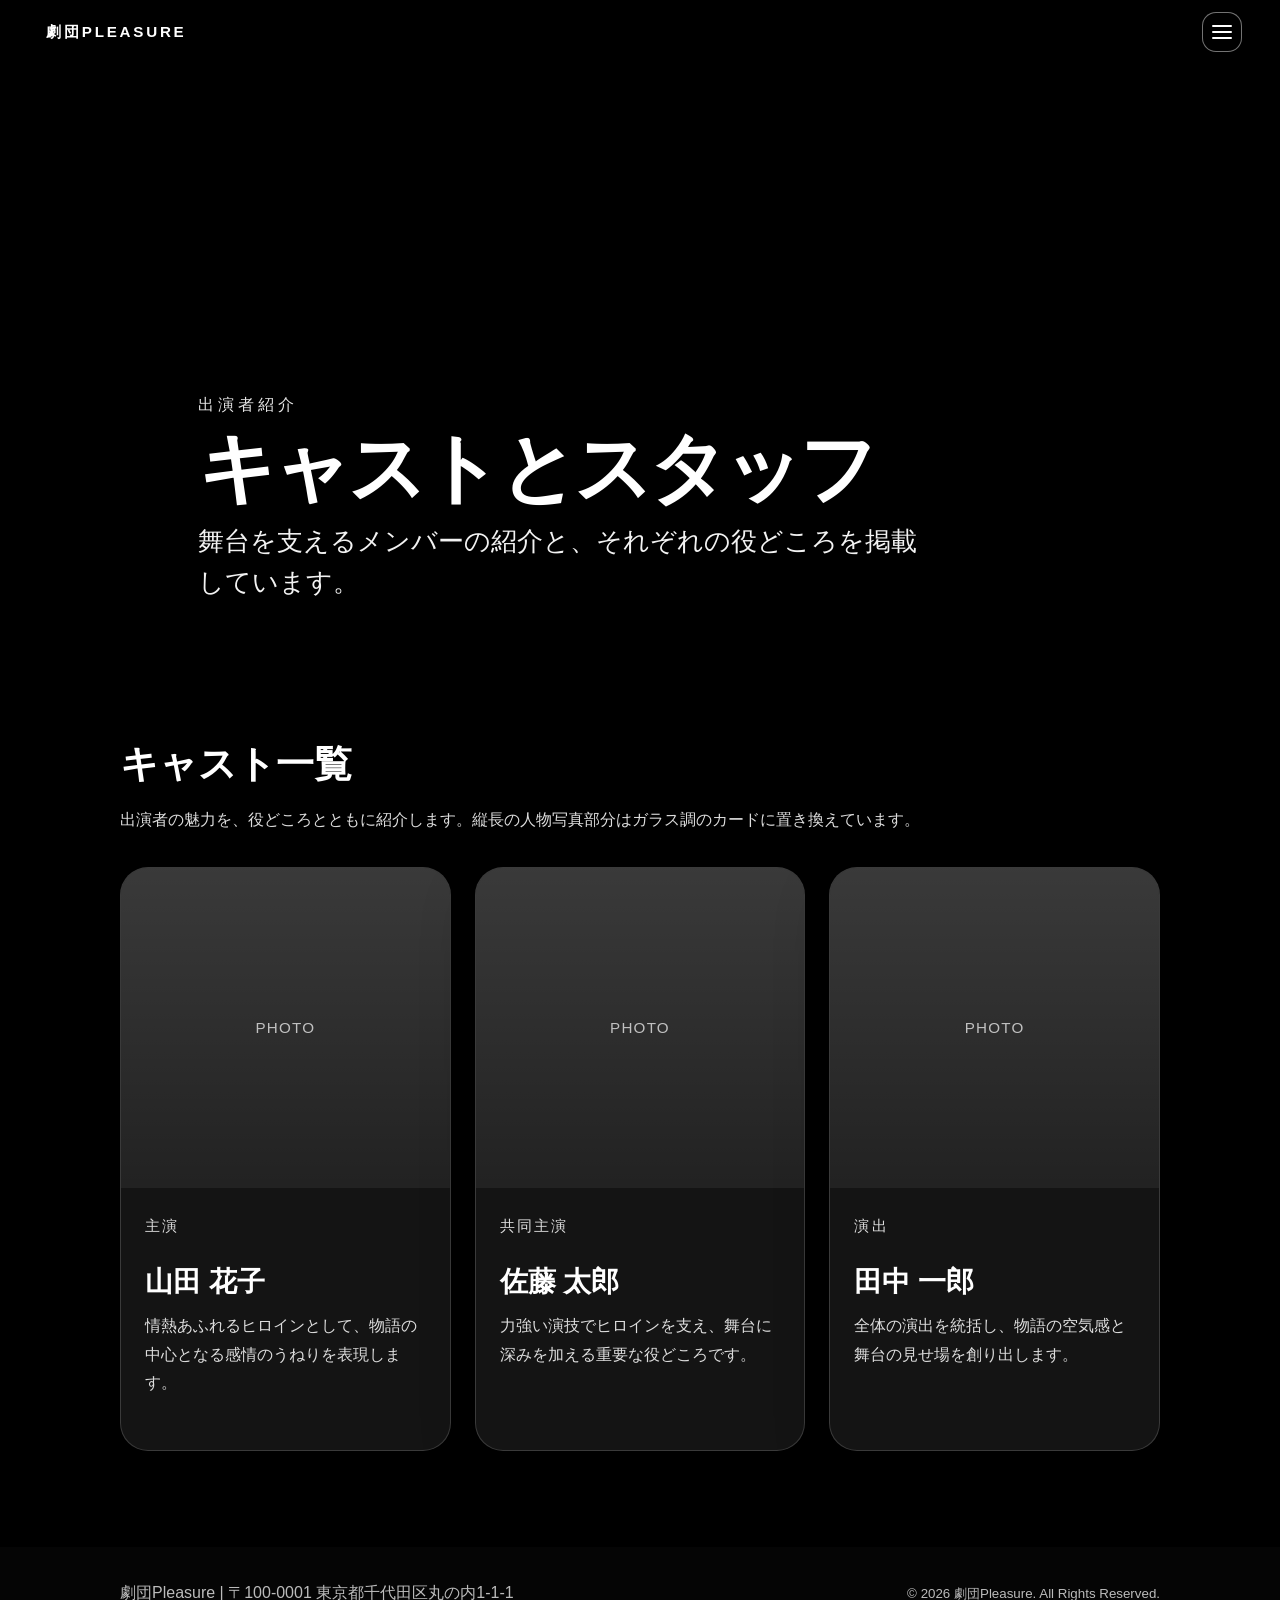
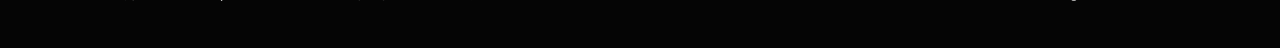
==== cast.html @ 7411cb07 "Add files via upload" ====
<!DOCTYPE html>
<html lang="ja">

<head>
    <meta charset="UTF-8">
    <meta name="viewport" content="width=device-width, initial-scale=1.0">
    <title>出演者紹介 - 劇団Pleasure</title>
    <link rel="stylesheet" href="styles.css">
</head>

<body>
    <header class="navbar">
        <a href="index.html" class="navbar__logo">劇団Pleasure</a>
        <button class="navbar__toggle" type="button" aria-expanded="false" aria-controls="main-menu">
            <span aria-hidden="true"></span>
        </button>
    </header>
    <div class="navbar__backdrop" data-navbar-backdrop></div>
    <nav class="navbar__menu" id="main-menu" aria-hidden="true">
        <ul>
            <li><a href="index.html">ホーム</a></li>
            <li><a href="news.html">お知らせ</a></li>
            <li><a href="schedule.html">公演スケジュール</a></li>
            <li><a href="ticket.html">チケット</a></li>
            <li><a href="cast.html">出演者紹介</a></li>
            <li><a href="contact.html">お問い合わせ</a></li>
        </ul>
    </nav>

    <section class="hero">
        <div class="hero__slide active" style="background-image:url('https://images.unsplash.com/photo-1490481651871-ab68de25d43d?auto=format&fit=crop&w=1600&q=80');"></div>
        <div class="hero__overlay"></div>
        <div class="hero__content">
            <p class="hero__eyebrow">出演者紹介</p>
            <h1 class="hero__title">キャストとスタッフ</h1>
            <p class="hero__subtitle">舞台を支えるメンバーの紹介と、それぞれの役どころを掲載しています。</p>
        </div>
    </section>

    <main class="content-block">
        <div class="container">
            <h2>キャスト一覧</h2>
            <p>出演者の魅力を、役どころとともに紹介します。縦長の人物写真部分はガラス調のカードに置き換えています。</p>
            <div class="cast-grid">
                <article class="cast-card">
                    <div class="cast-card__photo">Photo</div>
                    <div class="cast-card__body">
                        <p class="cast-card__role">主演</p>
                        <h3 class="cast-card__name">山田 花子</h3>
                        <p class="cast-card__description">情熱あふれるヒロインとして、物語の中心となる感情のうねりを表現します。</p>
                    </div>
                </article>
                <article class="cast-card">
                    <div class="cast-card__photo">Photo</div>
                    <div class="cast-card__body">
                        <p class="cast-card__role">共同主演</p>
                        <h3 class="cast-card__name">佐藤 太郎</h3>
                        <p class="cast-card__description">力強い演技でヒロインを支え、舞台に深みを加える重要な役どころです。</p>
                    </div>
                </article>
                <article class="cast-card">
                    <div class="cast-card__photo">Photo</div>
                    <div class="cast-card__body">
                        <p class="cast-card__role">演出</p>
                        <h3 class="cast-card__name">田中 一郎</h3>
                        <p class="cast-card__description">全体の演出を統括し、物語の空気感と舞台の見せ場を創り出します。</p>
                    </div>
                </article>
            </div>
        </div>
    </main>

    <footer class="site-footer">
        <div class="container footer-inner">
            <p>劇団Pleasure | 〒100-0001 東京都千代田区丸の内1-1-1</p>
            <small>&copy; 2026 劇団Pleasure. All Rights Reserved.</small>
        </div>
    </footer>
    <script src="scripts.js"></script>
</body>
</html>
---- styles.css ----
﻿* {
    box-sizing: border-box;
}

html {
    scroll-behavior: smooth;
}

body {
    margin: 0;
    font-family: "Yu Gothic", "Hiragino Kaku Gothic ProN", Meiryo, sans-serif;
    color: #fff;
    background: #000;
}

.container {
    width: min(1040px, calc(100% - 4rem));
    margin: 0 auto;
}

.navbar {
    position: fixed;
    top: 0;
    left: 0;
    width: 100%;
    z-index: 6;
    display: flex;
    align-items: center;
    justify-content: space-between;
    padding: 0.75rem 3vw;
    box-sizing: border-box;
    backdrop-filter: blur(10px);
}

.navbar__logo {
    color: #fff;
    text-decoration: none;
    font-weight: 700;
    letter-spacing: 0.18em;
    text-transform: uppercase;
    font-size: 0.95rem;
    padding: 0.15rem 0.5rem;
}

.navbar__toggle {
    position: relative;
    z-index: 7;
    width: 40px;
    height: 40px;
    border-radius: 14px;
    border: 1px solid rgba(255, 255, 255, 0.45);
    background: rgba(0, 0, 0, 0.4);
    color: #fff;
    display: inline-flex;
    align-items: center;
    justify-content: center;
    cursor: pointer;
    padding: 0;
}

.navbar__toggle span,
.navbar__toggle span::before,
.navbar__toggle span::after {
    display: block;
    width: 20px;
    height: 2px;
    background: #fff;
    border-radius: 999px;
    transition: transform 0.25s ease, opacity 0.25s ease;
    position: relative;
}

.navbar__toggle span::before,
.navbar__toggle span::after {
    content: '';
    position: absolute;
    left: 0;
}

.navbar__toggle span::before {
    top: -6px;
}

.navbar__toggle span::after {
    top: 6px;
}

.navbar__toggle.open span {
    background: transparent;
}

.navbar__toggle.open span::before {
    transform: translateY(6px) rotate(45deg);
}

.navbar__toggle.open span::after {
    transform: translateY(-6px) rotate(-45deg);
}

.navbar__menu {
    position: fixed;
    top: 0;
    right: 0;
    width: min(320px, 100%);
    height: 100%;
    padding: 5rem 1.5rem 1.5rem;
    background: #0a0a0a;
    transform: translateX(100%);
    transition: transform 0.35s ease;
    box-shadow: -8px 0 40px rgba(0, 0, 0, 0.35);
    z-index: 5;
}

.navbar__menu.open {
    transform: translateX(0);
}

.navbar__menu ul {
    list-style: none;
    margin: 0;
    padding: 0;
    display: grid;
    gap: 0.75rem;
}

.navbar__menu a {
    display: block;
    color: #fff;
    text-decoration: none;
    font-size: 1.1rem;
    padding: 0.85rem 1rem;
    border-radius: 14px;
    transition: background 0.2s ease;
}

.navbar__menu a:hover {
    background: rgba(255, 255, 255, 0.08);
}

.navbar__backdrop {
    position: fixed;
    inset: 0;
    background: rgba(0, 0, 0, 0.45);
    opacity: 0;
    visibility: hidden;
    transition: opacity 0.25s ease;
    z-index: 4;
}

.navbar__backdrop.open {
    opacity: 1;
    visibility: visible;
}

.hero {
    position: relative;
    width: 100%;
    min-height: 75vh;
    max-height: 900px;
    overflow: hidden;
    padding-top: 4.5rem;
}

.hero__slide {
    position: absolute;
    inset: 0;
    background-size: cover;
    background-position: center;
    opacity: 0;
    transition: opacity 1s ease;
}

.hero__slide.active {
    opacity: 1;
}

.hero__overlay {
    position: absolute;
    inset: 0;
    background: linear-gradient(180deg, rgba(0, 0, 0, 0.25), rgba(0, 0, 0, 0.80));
    z-index: 1;
}

.hero__content {
    position: absolute;
    left: 0;
    right: 0;
    bottom: 4.5rem;
    z-index: 2;
    display: flex;
    flex-direction: column;
    justify-content: flex-end;
    align-items: flex-start;
    padding: 0 3rem 0;
    max-width: 980px;
    margin: 0 auto;
}

.hero__eyebrow {
    margin: 0 0 1rem;
    font-size: 1rem;
    letter-spacing: 0.25em;
    text-transform: uppercase;
    opacity: 0.9;
}

.hero__title {
    margin: 0;
    font-size: clamp(3rem, 6vw, 5.5rem);
    line-height: 0.95;
    letter-spacing: -0.05em;
}

.hero__subtitle {
    margin: 1rem 0 0;
    font-size: clamp(1.1rem, 2vw, 1.8rem);
    max-width: 720px;
    line-height: 1.6;
    opacity: 0.95;
}

.hero__nav {
    position: absolute;
    left: 50%;
    bottom: 2rem;
    transform: translateX(-50%);
    z-index: 2;
    display: flex;
    gap: 0.5rem;
}

.hero__nav button {
    width: 12px;
    height: 12px;
    border-radius: 50%;
    border: none;
    background: rgba(255, 255, 255, 0.5);
    cursor: pointer;
    transition: background-color 0.25s ease;
}

.hero__nav button.active,
.hero__nav button:hover {
    background: rgba(255, 255, 255, 0.95);
}

.announcement {
    padding: 4rem 0;
    background: #090909;
}

.announcement__head {
    display: flex;
    flex-direction: column;
    gap: 0.5rem;
    margin-bottom: 2rem;
}

.section-label {
    margin: 0;
    color: #ffde59;
    font-weight: 700;
    letter-spacing: 0.2em;
    text-transform: uppercase;
    font-size: 0.85rem;
}

.announcement h2 {
    margin: 0;
    font-size: clamp(2rem, 3vw, 2.8rem);
}

.announcement__list {
    list-style: none;
    padding: 0;
    margin: 0;
    display: grid;
    gap: 1rem;
}

.announcement__list li {
    padding: 1.25rem 1.5rem;
    border: 1px solid rgba(255, 255, 255, 0.12);
    border-radius: 18px;
    background: rgba(255, 255, 255, 0.03);
}

.announcement__list li span {
    display: inline-block;
    margin-bottom: 0.5rem;
    color: #bbb;
    font-size: 0.95rem;
}

.announcement__list li p {
    margin: 0;
    line-height: 1.7;
}

.jump-cards {
    display: grid;
    grid-template-columns: repeat(3, minmax(0, 1fr));
    gap: 1rem;
    margin: 0 auto 3rem;
    padding: 0 0 2rem;
    width: min(1040px, calc(100% - 4rem));
}

.card {
    position: relative;
    display: block;
    min-height: 280px;
    border-radius: 24px;
    overflow: hidden;
    text-decoration: none;
    color: inherit;
    background: #111;
}

.card__bg {
    position: absolute;
    inset: 0;
    background-size: cover;
    background-position: center;
    filter: brightness(0.65);
    transition: transform 0.4s ease;
}

.card:hover .card__bg {
    transform: scale(1.04);
}

.card__copy {
    position: relative;
    z-index: 1;
    height: 100%;
    display: flex;
    flex-direction: column;
    justify-content: flex-end;
    padding: 1.5rem 1.5rem 2rem;
    background: linear-gradient(180deg, rgba(0, 0, 0, 0) 0%, rgba(0, 0, 0, 0.72) 100%);
    overflow-wrap: break-word;
    box-sizing: border-box;
}

.card__copy p {
    margin: 0 0 0.5rem;
    font-size: 1rem;
    opacity: 0.95;
    line-height: 1.65;
    hyphens: auto;
    word-break: break-word;
}

.card__copy h3 {
    margin: 0;
    font-size: clamp(1.25rem, 2.2vw, 1.8rem);
    line-height: 1.35;
    overflow-wrap: break-word;
    word-break: break-word;
}

.content-block {
    padding: 4rem 0 6rem;
}

.cast-grid {
    display: grid;
    grid-template-columns: repeat(auto-fit, minmax(260px, 1fr));
    gap: 1.5rem;
    margin-top: 2rem;
}

.cast-card {
    background: rgba(255, 255, 255, 0.08);
    border: 1px solid rgba(255, 255, 255, 0.16);
    border-radius: 28px;
    overflow: hidden;
    box-shadow: 0 18px 60px rgba(0, 0, 0, 0.16);
}

.cast-card__photo {
    display: grid;
    place-items: center;
    min-height: 320px;
    padding: 1.5rem;
    background: linear-gradient(180deg, rgba(255, 255, 255, 0.16), rgba(255, 255, 255, 0.06));
    color: rgba(255, 255, 255, 0.7);
    font-size: 0.95rem;
    letter-spacing: 0.08em;
    text-transform: uppercase;
}

.cast-card__body {
    padding: 1.5rem;
}

.cast-card__role {
    margin: 0 0 0.5rem;
    font-size: 0.95rem;
    letter-spacing: 0.15em;
    text-transform: uppercase;
    color: #ddd;
}

.cast-card__name {
    margin: 0 0 0.85rem;
    font-size: clamp(1.4rem, 2.2vw, 2rem);
    line-height: 1.1;
}

.cast-card__description {
    margin: 0;
    color: #e8e8e8;
    line-height: 1.8;
    font-size: 1rem;
}

.glass-panel {
    display: block;
    width: min(100%, 900px);
    gap: 0.9rem;
    padding: 1.25rem 1.5rem;
    background: rgba(255, 255, 255, 0.08);
    border: 1px solid rgba(255, 255, 255, 0.18);
    backdrop-filter: blur(14px);
    border-radius: 18px;
    box-shadow: 0 18px 60px rgba(0, 0, 0, 0.18);
}

.content-block h2 {
    margin: 0 0 1rem;
    font-size: clamp(2rem, 3vw, 2.5rem);
}

.content-block p {
    margin: 0 0 1.75rem;
    color: #ddd;
    line-height: 1.8;
}

.contact-form {
    display: grid;
    gap: 1rem;
    margin-top: 2rem;
    max-width: 700px;
}

.contact-form__field {
    display: grid;
    gap: 0.65rem;
}

.contact-form__field span {
    font-size: 0.95rem;
    color: #ddd;
}

.contact-form input,
.contact-form textarea {
    width: 100%;
    border: 1px solid rgba(255, 255, 255, 0.18);
    border-radius: 16px;
    background: rgba(255, 255, 255, 0.05);
    color: #fff;
    padding: 1rem 1rem;
    font: inherit;
}

.contact-form input::placeholder,
.contact-form textarea::placeholder {
    color: rgba(255, 255, 255, 0.55);
}

.contact-form textarea {
    min-height: 160px;
    resize: vertical;
}

.contact-form button {
    width: fit-content;
    padding: 0.95rem 1.75rem;
    border: none;
    border-radius: 999px;
    background: #fff;
    color: #111;
    font-weight: 700;
    cursor: pointer;
    transition: transform 0.2s ease, box-shadow 0.2s ease;
}

.contact-form button:hover {
    transform: translateY(-1px);
    box-shadow: 0 14px 30px rgba(255, 255, 255, 0.16);
}

.contact-form__hint {
    margin: 0;
    font-size: 0.95rem;
    color: rgba(255, 255, 255, 0.7);
}

.site-footer {
    padding: 2rem 0 2.5rem;
    background: #050505;
    color: #bbb;
}

.site-footer p,
.site-footer small {
    margin: 0;
    line-height: 1.8;
}

.footer-inner {
    display: flex;
    flex-wrap: wrap;
    justify-content: space-between;
    gap: 1rem;
    align-items: center;
}

@media (max-width: 900px) {
    .hero {
        min-height: 65vh;
    }

    .hero__content {
        bottom: 3.5rem;
        padding: 0 3rem;
    }

    .announcement {
        padding: 3rem 0;
    }

    .announcement__list li {
        padding: 1rem 1.25rem;
    }

    .jump-cards {
        grid-template-columns: 1fr;
    }

    .content-block {
        padding: 3rem 0 5rem;
    }

    .cast-grid {
        gap: 1.25rem;
    }

    .glass-panel,
    .cast-card {
        border-radius: 22px;
    }

    .footer-inner {
        flex-direction: column;
        align-items: flex-start;
    }
}

@media (max-width: 640px) {
    .navbar {
        padding: 0.75rem 1.5rem;
    }

    .navbar__logo {
        font-size: 0.9rem;
    }

    .hero {
        min-height: 60vh;
    }

    .hero__content {
        bottom: 2rem;
        padding: 0 1.5rem;
    }

    .hero__subtitle {
        font-size: 1.1rem;
        max-width: none;
    }

    .hero__nav {
        bottom: 1rem;
    }

    .announcement__list li {
        padding: 0.95rem 1rem;
    }

    .content-block {
        padding: 2.5rem 0 4rem;
    }

    .cast-card__photo {
        min-height: 240px;
    }

    .cast-card__body,
    .glass-panel {
        padding: 1.1rem 1rem;
    }

    .contact-form input,
    .contact-form textarea {
        padding: 0.9rem 1rem;
    }

    .contact-form button {
        width: 100%;
    }

    .ticket-list {
        padding-left: 1rem;
    }

    .footer-inner {
        width: 100%;
        justify-content: center;
        text-align: center;
    }
}
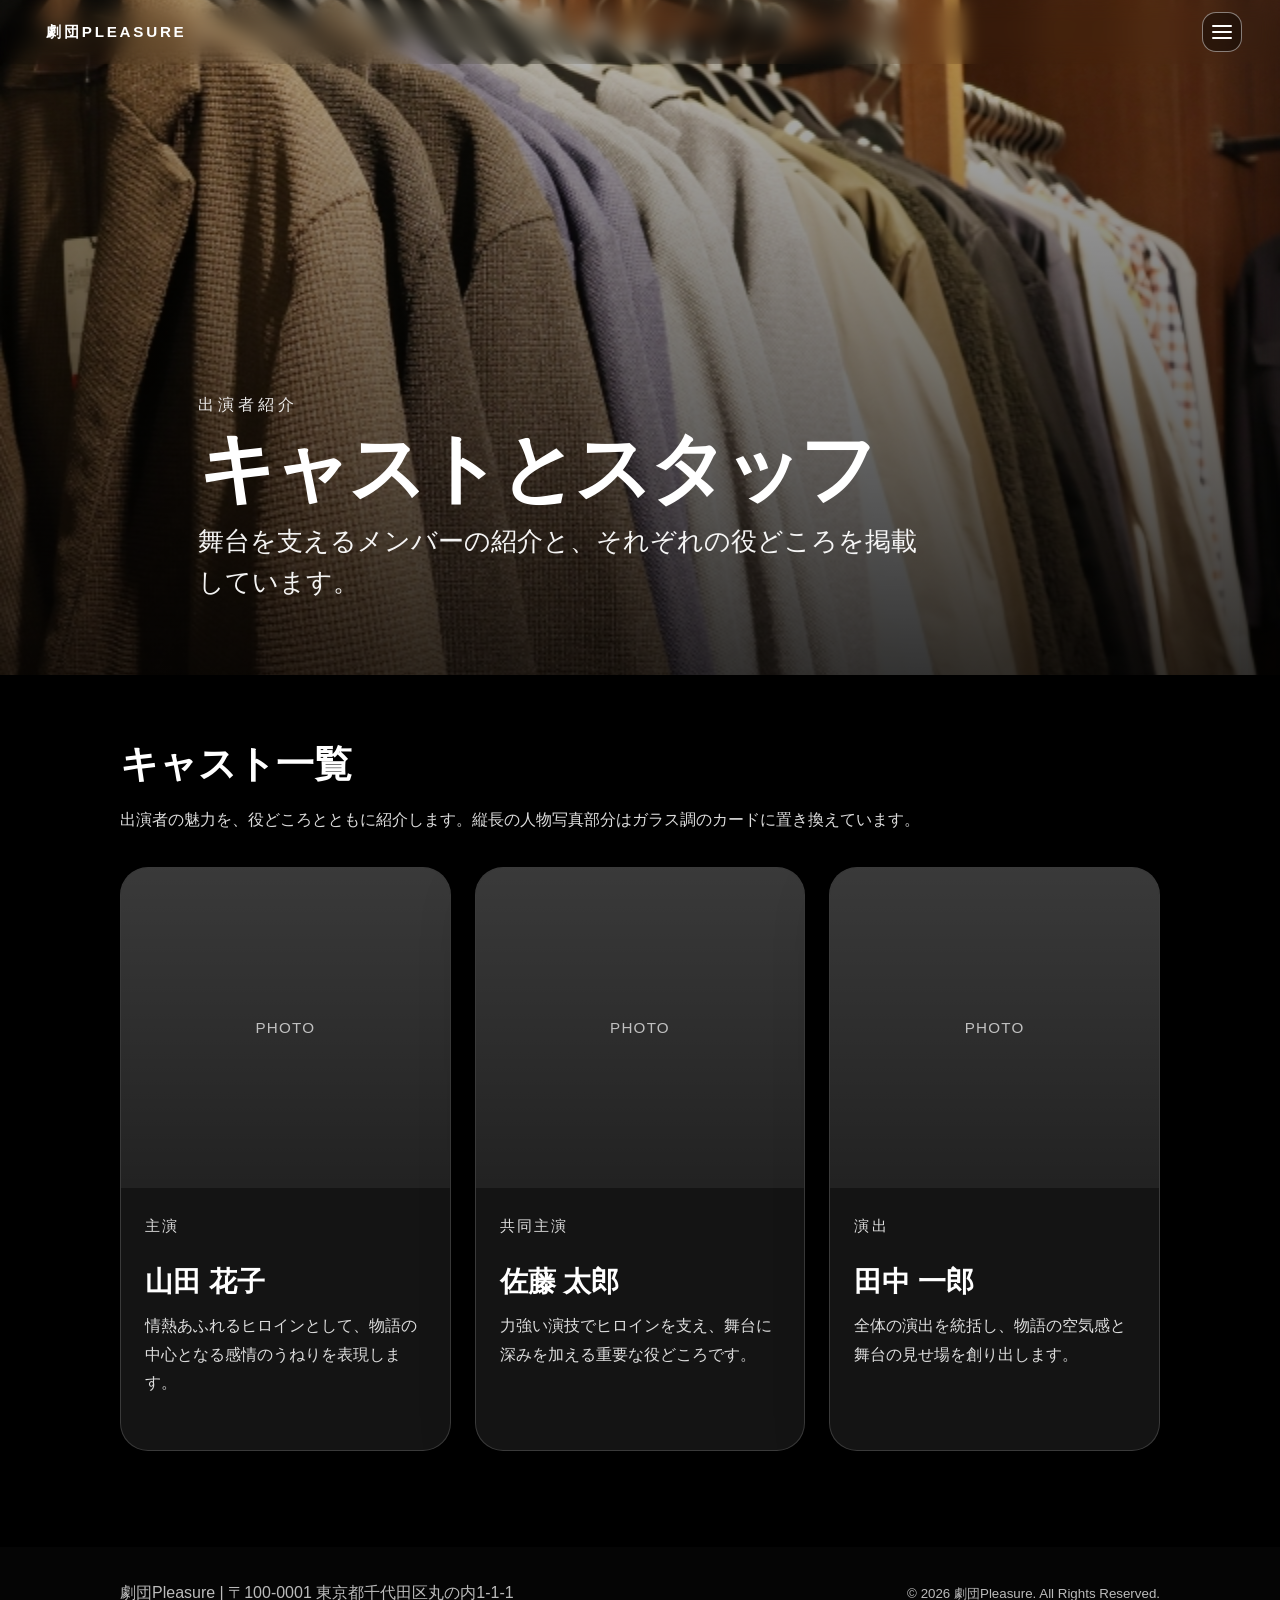
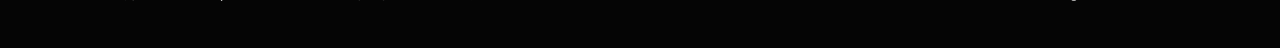
==== commit 9cb33821: "Add files via upload" ====
--- a/cast.html
+++ b/cast.html
@@ -23,12 +23,13 @@
             <li><a href="schedule.html">公演スケジュール</a></li>
             <li><a href="ticket.html">チケット</a></li>
             <li><a href="cast.html">出演者紹介</a></li>
+            <li><a href="faq.html">Q&A</a></li>
             <li><a href="contact.html">お問い合わせ</a></li>
         </ul>
     </nav>
 
     <section class="hero">
-        <div class="hero__slide active" style="background-image:url('https://images.unsplash.com/photo-1490481651871-ab68de25d43d?auto=format&fit=crop&w=1600&q=80');"></div>
+        <div class="hero__slide active" style="background-image:url('images/4013990_s.jpg');"></div>
         <div class="hero__overlay"></div>
         <div class="hero__content">
             <p class="hero__eyebrow">出演者紹介</p>
--- a/styles.css
+++ b/styles.css
@@ -439,6 +439,49 @@
     line-height: 1.8;
 }
 
+.home-cta {
+    margin: 0 auto 3rem;
+    padding: 0 0 2rem;
+    width: min(1040px, calc(100% - 4rem));
+}
+
+.home-cta__link {
+    display: flex;
+    align-items: center;
+    justify-content: space-between;
+    gap: 1rem;
+    padding: 1.25rem 1.5rem;
+    border-radius: 20px;
+    text-decoration: none;
+    color: #fff;
+    background: rgba(255, 255, 255, 0.08);
+    border: 1px solid rgba(255, 255, 255, 0.16);
+    box-shadow: 0 14px 40px rgba(0, 0, 0, 0.16);
+}
+
+@media (max-width: 640px) {
+    .home-cta__link {
+        flex-direction: column;
+        align-items: flex-start;
+        padding: 1rem 1.1rem;
+    }
+
+    .home-cta__link strong {
+        font-size: 0.98rem;
+    }
+}
+
+.home-cta__link span {
+    color: #ffde59;
+    font-size: 0.9rem;
+    letter-spacing: 0.16em;
+    text-transform: uppercase;
+}
+
+.home-cta__link strong {
+    font-size: 1.05rem;
+}
+
 .contact-form {
     display: grid;
     gap: 1rem;
@@ -563,59 +606,111 @@
 
 @media (max-width: 640px) {
     .navbar {
-        padding: 0.75rem 1.5rem;
+        padding: 0.75rem 1.25rem;
     }
 
     .navbar__logo {
-        font-size: 0.9rem;
+        font-size: 0.85rem;
+        letter-spacing: 0.12em;
+    }
+
+    .container {
+        width: min(1040px, calc(100% - 2rem));
     }
 
     .hero {
-        min-height: 60vh;
+        min-height: 58vh;
+        padding-top: 3.5rem;
     }
 
     .hero__content {
         bottom: 2rem;
-        padding: 0 1.5rem;
+        padding: 0 1.25rem;
+        align-items: flex-start;
+    }
+
+    .hero__eyebrow {
+        margin-bottom: 0.75rem;
+        font-size: 0.85rem;
+    }
+
+    .hero__title {
+        font-size: clamp(2.2rem, 8vw, 2.8rem);
+        line-height: 1.05;
     }
 
     .hero__subtitle {
-        font-size: 1.1rem;
+        font-size: 1rem;
+        line-height: 1.7;
         max-width: none;
+        margin-top: 0.8rem;
     }
 
     .hero__nav {
-        bottom: 1rem;
+        bottom: 0.9rem;
+    }
+
+    .announcement {
+        padding: 2.5rem 0;
+    }
+
+    .announcement h2 {
+        font-size: 1.7rem;
     }
 
     .announcement__list li {
         padding: 0.95rem 1rem;
     }
 
+    .announcement__list li p {
+        line-height: 1.65;
+    }
+
     .content-block {
-        padding: 2.5rem 0 4rem;
+        padding: 2.25rem 0 3.5rem;
+    }
+
+    .content-block h2 {
+        font-size: 1.7rem;
+    }
+
+    .content-block p {
+        margin-bottom: 1.25rem;
+        font-size: 0.95rem;
+        line-height: 1.75;
+    }
+
+    .cast-grid {
+        grid-template-columns: 1fr;
+        gap: 1rem;
     }
 
     .cast-card__photo {
-        min-height: 240px;
+        min-height: 220px;
     }
 
     .cast-card__body,
     .glass-panel {
-        padding: 1.1rem 1rem;
+        padding: 1rem 0.95rem;
+    }
+
+    .cast-card__name {
+        font-size: 1.25rem;
+    }
+
+    .contact-form {
+        margin-top: 1.25rem;
     }
 
     .contact-form input,
     .contact-form textarea {
         padding: 0.9rem 1rem;
+        font-size: 0.95rem;
     }
 
     .contact-form button {
         width: 100%;
-    }
-
-    .ticket-list {
-        padding-left: 1rem;
+        padding: 0.95rem 1rem;
     }
 
     .footer-inner {
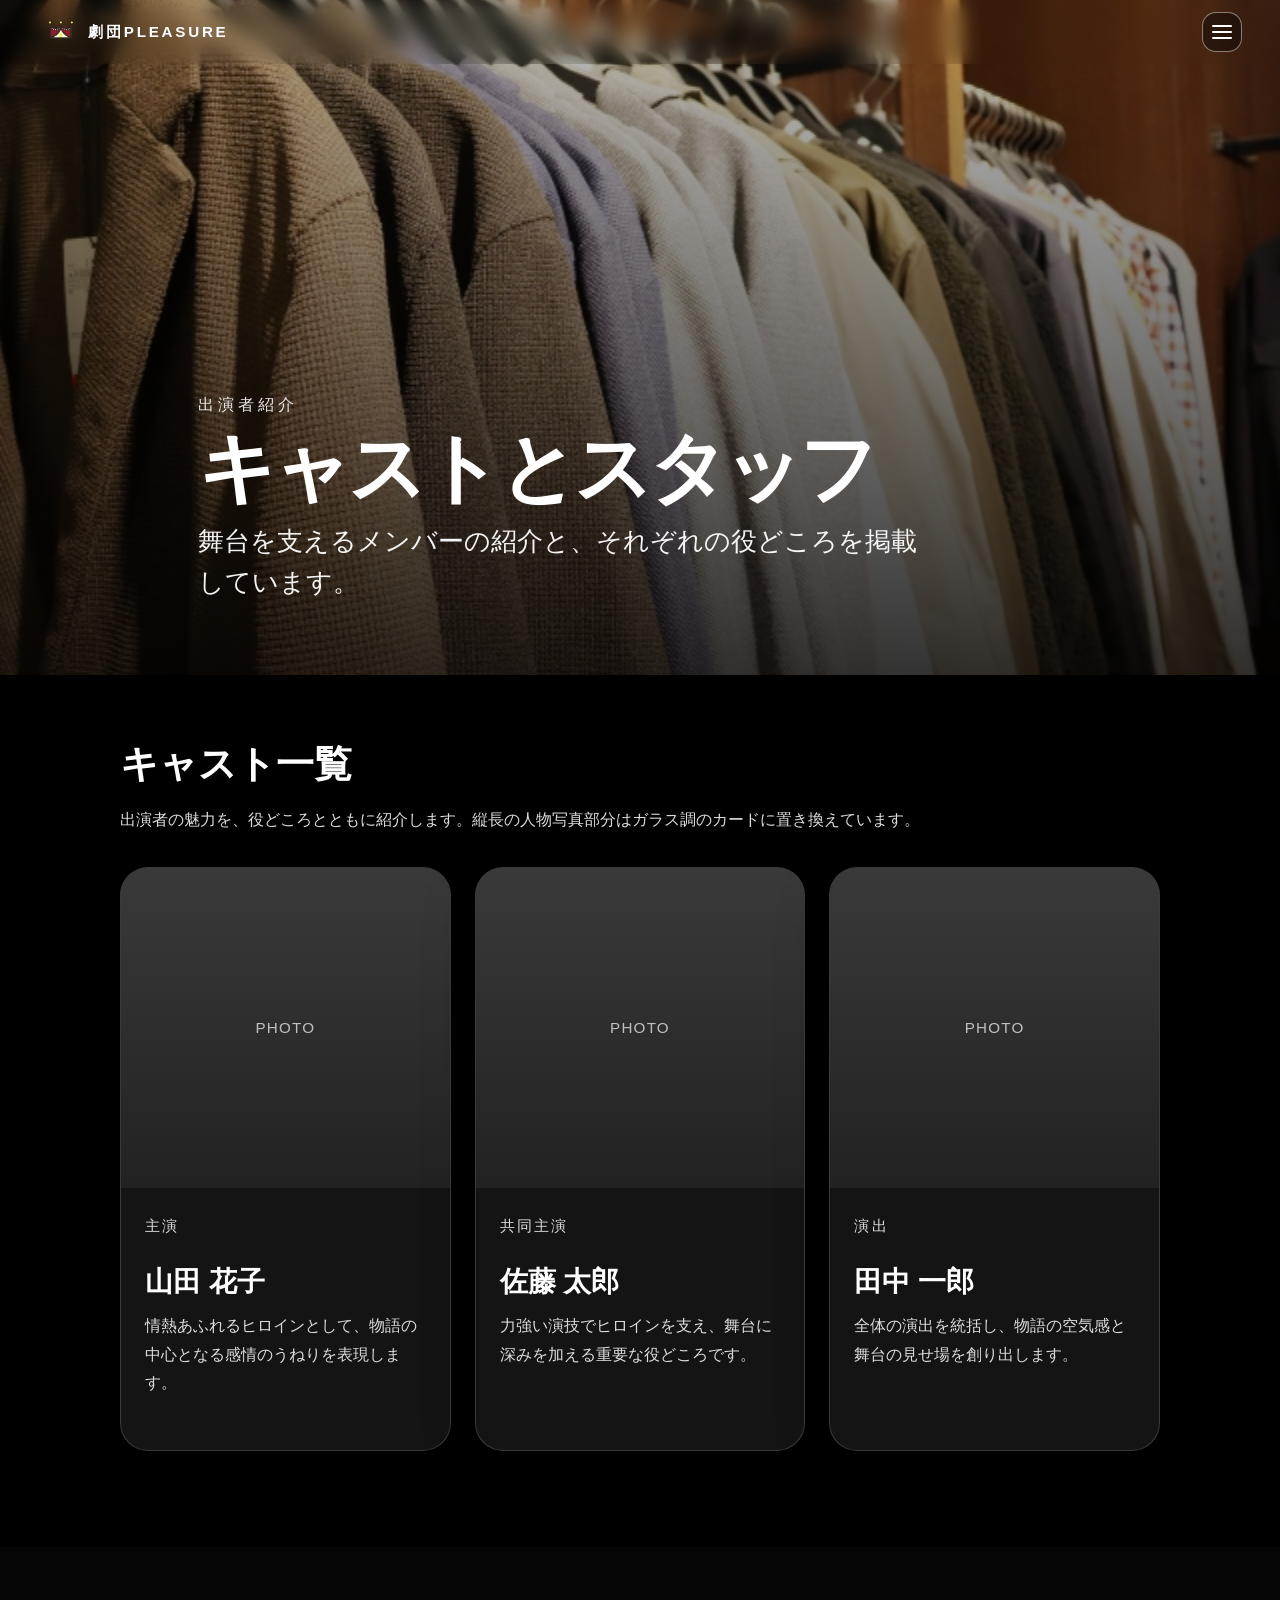
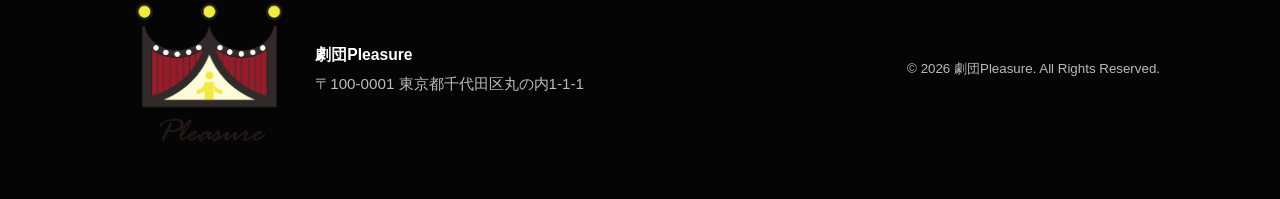
==== commit abc225d9: "Add files via upload" ====
--- a/cast.html
+++ b/cast.html
@@ -10,7 +10,13 @@
 
 <body>
     <header class="navbar">
-        <a href="index.html" class="navbar__logo">劇団Pleasure</a>
+        <a href="index.html" class="navbar__logo">
+            <img src="images/劇団ロゴ.png" alt="劇団Pleasure ロゴ" class="navbar__logo-icon">
+            <div class="navbar__brand-text">
+                <span class="navbar__logo-text">劇団Pleasure</span>
+                <small class="navbar__tagline">舞台で紡ぐ物語</small>
+            </div>
+        </a>
         <button class="navbar__toggle" type="button" aria-expanded="false" aria-controls="main-menu">
             <span aria-hidden="true"></span>
         </button>
@@ -73,7 +79,13 @@
 
     <footer class="site-footer">
         <div class="container footer-inner">
-            <p>劇団Pleasure | 〒100-0001 東京都千代田区丸の内1-1-1</p>
+            <div class="footer__brand">
+                <img src="images/劇団ロゴ(タイトル入り).png" alt="劇団Pleasure ロゴ（タイトル入り）" class="footer__logo-full">
+                <div>
+                    <p class="footer__tagline">劇団Pleasure</p>
+                    <p class="footer__address">〒100-0001 東京都千代田区丸の内1-1-1</p>
+                </div>
+            </div>
             <small>&copy; 2026 劇団Pleasure. All Rights Reserved.</small>
         </div>
     </footer>
--- a/styles.css
+++ b/styles.css
@@ -33,6 +33,9 @@
 }
 
 .navbar__logo {
+    display: inline-flex;
+    align-items: center;
+    gap: 0.75rem;
     color: #fff;
     text-decoration: none;
     font-weight: 700;
@@ -40,6 +43,42 @@
     text-transform: uppercase;
     font-size: 0.95rem;
     padding: 0.15rem 0.5rem;
+}
+
+.navbar__logo-icon {
+    width: 30px;
+    height: 30px;
+    display: block;
+}
+
+.navbar__brand-text {
+    display: inline-block;
+}
+
+.navbar__brand-text {
+    display: flex;
+    flex-direction: column;
+    line-height: 1;
+}
+
+.navbar__logo-text {
+    display: inline-block;
+}
+
+.navbar__tagline {
+    display: none;
+    font-size: 0.72rem;
+    color: rgba(255,255,255,0.85);
+    letter-spacing: 0.08em;
+}
+
+@media (max-width: 640px) {
+    .navbar__logo-icon {
+        width: 36px;
+        height: 36px;
+    }
+
+    /* keep brand text visible on small screens so the theater name shows */
 }
 
 .navbar__toggle {
@@ -555,6 +594,53 @@
     line-height: 1.8;
 }
 
+.footer__brand {
+    display: inline-flex;
+    align-items: center;
+    gap: 0.95rem;
+}
+
+.footer__logo-icon {
+    width: 44px;
+    height: 44px;
+    display: block;
+    border-radius: 50%;
+    background: rgba(255, 255, 255, 0.05);
+    padding: 0.45rem;
+}
+
+.footer__logo-full {
+    width: 180px;
+    height: auto;
+    display: block;
+}
+
+@media (max-width: 640px) {
+    .footer__logo-full {
+        width: 140px;
+    }
+}
+
+.footer__title {
+    margin: 0 0 0.15rem;
+    color: #fff;
+    font-size: 1rem;
+    font-weight: 700;
+}
+
+.footer__tagline {
+    margin: 0 0 0.25rem;
+    color: #fff;
+    font-size: 0.98rem;
+    font-weight: 600;
+}
+
+.footer__address {
+    margin: 0;
+    color: #bbb;
+    font-size: 0.95rem;
+}
+
 .footer-inner {
     display: flex;
     flex-wrap: wrap;
@@ -602,6 +688,11 @@
         flex-direction: column;
         align-items: flex-start;
     }
+
+    .footer__brand {
+        margin-bottom: 0.6rem;
+        align-items: center;
+    }
 }
 
 @media (max-width: 640px) {
@@ -713,9 +804,69 @@
         padding: 0.95rem 1rem;
     }
 
+    .home-cta {
+        margin: 0 auto 2rem;
+    }
+
+    .home-cta__link {
+        width: 100%;
+        padding: 1.25rem 1.2rem;
+        border-radius: 22px;
+        background: rgba(255, 255, 255, 0.08);
+        border: 1px solid rgba(255, 255, 255, 0.16);
+        box-shadow: 0 16px 35px rgba(0, 0, 0, 0.18);
+    }
+
+    .home-cta__link span {
+        font-size: 0.82rem;
+        letter-spacing: 0.18em;
+    }
+
+    .home-cta__link strong {
+        font-size: 1rem;
+    }
+
     .footer-inner {
         width: 100%;
         justify-content: center;
         text-align: center;
     }
 }
+
+/* Extra small screens: stack footer brand and center everything */
+@media (max-width: 420px) {
+    .navbar__logo-icon {
+        width: 28px;
+        height: 28px;
+    }
+
+    .navbar {
+        padding: 0.6rem 0.75rem;
+    }
+
+    .hero__content {
+        bottom: 1.6rem;
+        padding: 0 0.9rem;
+    }
+
+    .footer-inner {
+        flex-direction: column;
+        align-items: center;
+        gap: 0.6rem;
+        text-align: center;
+    }
+
+    .footer__brand {
+        flex-direction: column;
+        gap: 0.45rem;
+        align-items: center;
+    }
+
+    .footer__address {
+        font-size: 0.88rem;
+    }
+
+    .home-cta__link {
+        padding: 0.95rem 1rem;
+    }
+}
